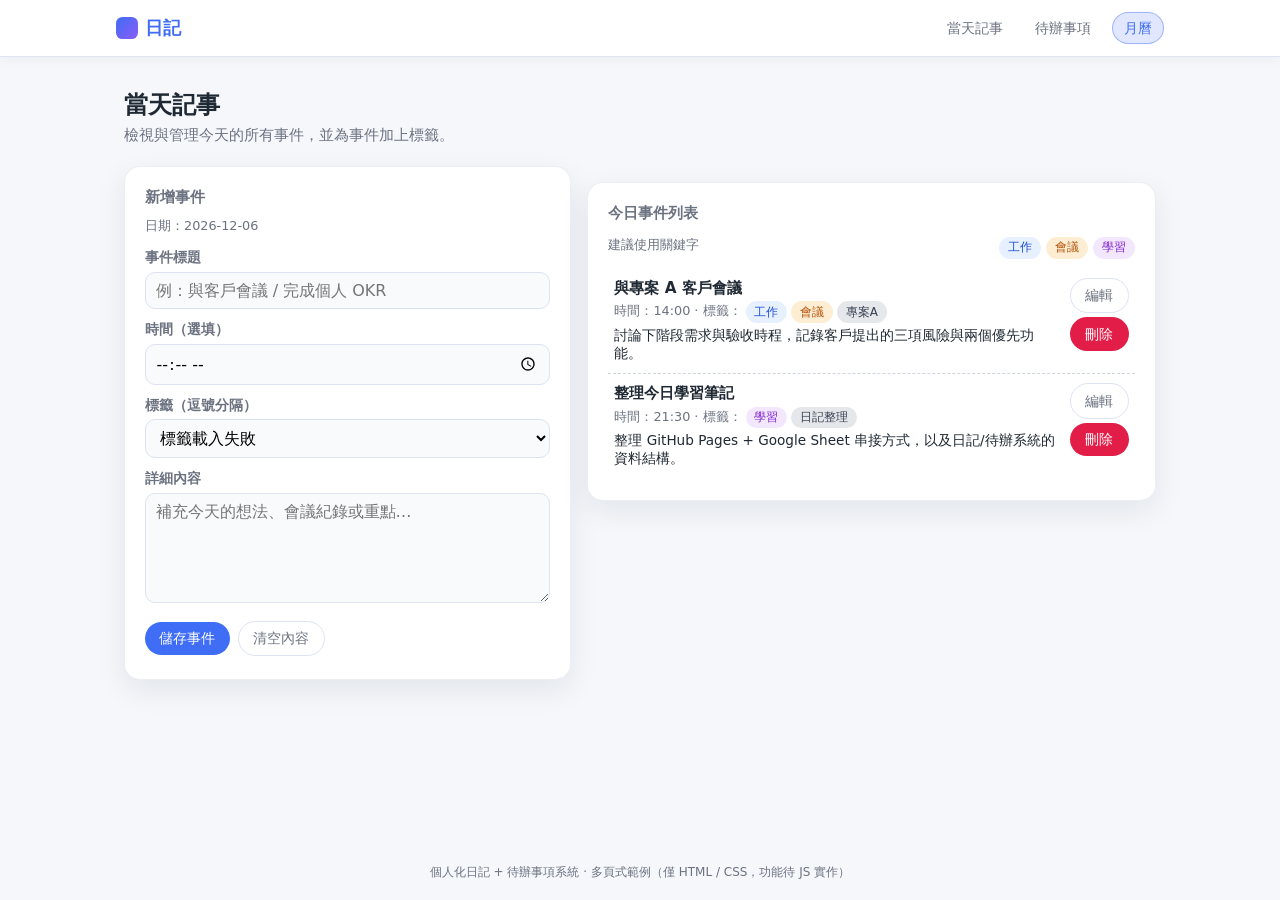
==== index.html @ a0a14a35 "加入介面與功能" ====
<!DOCTYPE html>
<html lang="zh-Hant">
<head>
  <meta charset="UTF-8">
  <title>日記</title>
  <link rel="stylesheet" href="static/styles.css">
</head>
<body>
<div class="app-shell">
  <header class="top-nav">
    <div class="top-nav-inner">
      <div class="brand">
        <div class="brand-icon"></div>
        <span>日記</span>
      </div>
      <nav class="nav-links">
        <a class="nav-link" href="index.html">當天記事</a>
        <a class="nav-link" href="todos.html">待辦事項</a>
        <a class="nav-link active" href="calendar.html">月曆</a>
      </nav>
    </div>
  </header>

  <main class="app-main">
    <header class="page-header">
      <h1 class="page-title">當天記事</h1>
      <p class="page-subtitle">檢視與管理今天的所有事件，並為事件加上標籤。</p>
    </header>

    <section class="two-column">
      <!-- 左側：新增 / 編輯今日事件 -->
      <section class="card">
        <h2 class="page-subtitle" style="margin-bottom:0.6rem;">新增事件</h2>
        <p class="page-subtitle" style="font-size:0.8rem; margin-bottom:0.9rem;">
          日期：<span data-role="today-display">2025-12-03</span>
        </p>

        <form class="form-grid" data-role="daily-form">
          <div>
            <label class="label" for="event-title">事件標題</label>
            <input
              class="input"
              id="event-title"
              name="title"
              placeholder="例：與客戶會議 / 完成個人 OKR">
          </div>

          <div>
            <label class="label" for="event-time">時間（選填）</label>
            <!-- <input class="input" id="event-time" name="time" placeholder="例如：14:00"> -->
            <input
              class="input"
              id="event-time"
              name="time"
              type="time"
              step="60"
            >
          </div>

          <div>
            <label class="label" for="event-tags">標籤（逗號分隔）</label>
            <!-- <input class="input" id="event-tags" name="tags" placeholder="例如：工作,專案A,會議"> -->
            <!-- 由 JS 動態載入 Todos 的標籤 -->
            <select
              class="select"
              id="event-tags"
              name="tags"
              data-role="tag-select"
            >
            </select>
          </div>

          <div>
            <label class="label" for="event-notes">詳細內容</label>
            <textarea class="textarea" id="event-notes" name="notes" placeholder="補充今天的想法、會議紀錄或重點…"></textarea>
          </div>

          <div class="btn-row" style="margin-top:0.1rem;">
            <button type="submit" class="btn">儲存事件</button>
            <button type="reset" class="btn btn-outline">清空內容</button>
          </div>
        </form>
      </section>

      <!-- 右側：今日事件列表 -->
      <section class="card">
        <h2 class="page-subtitle" style="margin-bottom:0.8rem;">今日事件列表</h2>

        <div style="margin-bottom:0.6rem; display:flex; justify-content:space-between; gap:0.5rem; flex-wrap:wrap;">
          <span style="font-size:0.8rem; color:var(--text-muted);">
            建議使用關鍵字
          </span>
          <div class="tag-list">
            <span class="tag tag--work">工作</span>
            <span class="tag tag--meeting">會議</span>
            <span class="tag tag--study">學習</span>
          </div>
        </div>

        <ul class="list" data-role="daily-list">
          <!-- 範例事件 1 -->
          <li class="list-item">
            <div class="item-main">
              <h3 class="item-title">與專案 A 客戶會議</h3>
              <div class="item-meta">
                時間：14:00 · 標籤：
                <span class="tag tag--work">工作</span>
                <span class="tag tag--meeting">會議</span>
                <span class="tag">專案A</span>
              </div>
              <p style="margin:0; font-size:0.85rem; color:var(--text-main);">
                討論下階段需求與驗收時程，記錄客戶提出的三項風險與兩個優先功能。
              </p>
            </div>
            <div class="item-actions">
              <button class="btn btn-outline" type="button">編輯</button>
              <button class="btn btn-danger" type="button">刪除</button>
            </div>
          </li>

          <!-- 範例事件 2 -->
          <li class="list-item">
            <div class="item-main">
              <h3 class="item-title">整理今日學習筆記</h3>
              <div class="item-meta">
                時間：21:30 · 標籤：
                <span class="tag tag--study">學習</span>
                <span class="tag">日記整理</span>
              </div>
              <p style="margin:0; font-size:0.85rem; color:var(--text-main);">
                整理 GitHub Pages + Google Sheet 串接方式，以及日記/待辦系統的資料結構。
              </p>
            </div>
            <div class="item-actions">
              <button class="btn btn-outline" type="button">編輯</button>
              <button class="btn btn-danger" type="button">刪除</button>
            </div>
          </li>
        </ul>
      </section>
    </section>
  </main>

  <footer class="app-footer">
    個人化日記 + 待辦事項系統 · 多頁式範例（僅 HTML / CSS，功能待 JS 實作）
  </footer>
</div>
<script src="static/common.js"></script>
<script src="static/daily.js"></script>
</body>
</html>
---- static/styles.css ----
/* ========== 基礎設定 ========== */
:root {
  --bg: #f5f7fb;
  --bg-card: #ffffff;
  --border-subtle: #dde3f0;
  --primary: #3f6df6;
  --primary-soft: #e1e7ff;
  --text-main: #1f2933;
  --text-muted: #6b7280;
  --danger: #e11d48;
  --radius-lg: 16px;
  --radius-md: 10px;
  --shadow-soft: 0 10px 30px rgba(15, 23, 42, 0.08);
}

*,
*::before,
*::after {
  box-sizing: border-box;
}

html,
body {
  margin: 0;
  padding: 0;
  font-family: system-ui, -apple-system, BlinkMacSystemFont, "Segoe UI", sans-serif;
  background: var(--bg);
  color: var(--text-main);
}

/* ========== 通用版面 ========== */

.app-shell {
  min-height: 100vh;
  display: flex;
  flex-direction: column;
}

.app-main {
  flex: 1;
  width: 100%;
  max-width: 1080px;
  margin: 0 auto;
  padding: 1.5rem 1rem 2.5rem;
}

@media (min-width: 768px) {
  .app-main {
    padding: 2rem 1.5rem 3rem;
  }
}

/* ========== 頂端導覽列 ========== */

.top-nav {
  background: #ffffff;
  border-bottom: 1px solid var(--border-subtle);
  box-shadow: 0 4px 12px rgba(15, 23, 42, 0.04);
  position: sticky;
  top: 0;
  z-index: 20;
}

.top-nav-inner {
  max-width: 1080px;
  margin: 0 auto;
  padding: 0.75rem 1rem;
  display: flex;
  align-items: center;
  gap: 1rem;
}

.brand {
  font-weight: 700;
  font-size: 1.1rem;
  letter-spacing: 0.03em;
  color: var(--primary);
  display: flex;
  align-items: center;
  gap: 0.4rem;
}

.brand-icon {
  width: 1.4rem;
  height: 1.4rem;
  border-radius: 0.4rem;
  background: linear-gradient(135deg, var(--primary), #8b5cf6);
}

.nav-links {
  margin-left: auto;
  display: flex;
  gap: 0.5rem;
}

.nav-link {
  text-decoration: none;
  font-size: 0.9rem;
  padding: 0.35rem 0.7rem;
  border-radius: 999px;
  color: var(--text-muted);
  border: 1px solid transparent;
}

.nav-link:hover {
  background: #f3f4ff;
  color: var(--primary);
}

.nav-link.active {
  background: var(--primary-soft);
  color: var(--primary);
  border-color: rgba(63, 109, 246, 0.4);
}

/* ========== 卡片、標題等 ========== */

.page-header {
  margin-bottom: 1.25rem;
}

.page-title {
  font-size: 1.5rem;
  margin: 0 0 0.25rem;
}

.page-subtitle {
  margin: 0;
  font-size: 0.95rem;
  color: var(--text-muted);
}

.card {
  background: var(--bg-card);
  border-radius: var(--radius-lg);
  padding: 1rem 1rem 1.1rem;
  box-shadow: var(--shadow-soft);
  border: 1px solid rgba(148, 163, 184, 0.18);
}

.card + .card {
  margin-top: 1rem;
}

@media (min-width: 900px) {
  .card {
    padding: 1.25rem 1.25rem 1.4rem;
  }
}

/* ========== 表單元件 ========== */

.form-grid {
  display: grid;
  gap: 0.75rem;
}

@media (min-width: 720px) {
  .form-grid--2cols {
    grid-template-columns: 2fr 1fr;
    align-items: flex-start;
  }
}

.label {
  font-size: 0.85rem;
  font-weight: 600;
  color: var(--text-muted);
  margin-bottom: 0.3rem;
  display: block;
}

.input,
.textarea,
.select {
  width: 100%;
  font: inherit;
  padding: 0.5rem 0.6rem;
  border-radius: var(--radius-md);
  border: 1px solid var(--border-subtle);
  background: #f9fafb;
  outline: none;
  transition: border-color 0.15s ease, box-shadow 0.15s ease, background 0.15s ease;
}

.input:focus,
.textarea:focus,
.select:focus {
  border-color: var(--primary);
  background: #ffffff;
  box-shadow: 0 0 0 1px rgba(63, 109, 246, 0.18);
}

.textarea {
  min-height: 110px;
  resize: vertical;
}

.btn-row {
  display: flex;
  gap: 0.5rem;
  flex-wrap: wrap;
  align-items: center;
}

/* 按鈕 */

.btn {
  display: inline-flex;
  align-items: center;
  justify-content: center;
  gap: 0.35rem;
  padding: 0.45rem 0.9rem;
  border-radius: 999px;
  font-size: 0.9rem;
  border: none;
  cursor: pointer;
  font-weight: 500;
  background: var(--primary);
  color: #ffffff;
}

.btn-outline {
  background: #ffffff;
  color: var(--text-muted);
  border: 1px solid var(--border-subtle);
}

.btn-danger {
  background: var(--danger);
  color: #ffffff;
}

/* ========== 標籤 Tag 樣式 ========== */

.tag-list {
  display: flex;
  flex-wrap: wrap;
  gap: 0.35rem;
}

.tag {
  display: inline-flex;
  align-items: center;
  padding: 0.15rem 0.55rem;
  border-radius: 999px;
  background: #e5e7eb;
  color: #374151;
  font-size: 0.75rem;
  white-space: nowrap;
}

/* 顏色變體，可之後用 JS 對應不同標籤 */

.tag--work {
  background: rgba(59, 130, 246, 0.12);
  color: #1d4ed8;
}

.tag--personal {
  background: rgba(16, 185, 129, 0.14);
  color: #047857;
}

.tag--meeting {
  background: rgba(245, 158, 11, 0.18);
  color: #b45309;
}

.tag--study {
  background: rgba(168, 85, 247, 0.14);
  color: #7e22ce;
}

/* ========== 列表類視圖 ========== */

.list {
  margin: 0;
  padding: 0;
  list-style: none;
}

.list-item {
  padding: 0.6rem 0.4rem;
  border-bottom: 1px dashed rgba(148, 163, 184, 0.45);
  display: flex;
  gap: 0.6rem;
  align-items: flex-start;
}

.list-item:last-child {
  border-bottom: none;
}

.item-main {
  flex: 1;
  min-width: 0;
}

.item-title {
  margin: 0 0 0.15rem;
  font-size: 0.95rem;
  font-weight: 600;
}

.item-meta {
  font-size: 0.8rem;
  color: var(--text-muted);
  margin-bottom: 0.25rem;
}

.item-actions {
  display: flex;
  flex-direction: column;
  gap: 0.25rem;
}

.pill-status {
  font-size: 0.75rem;
  padding: 0.1rem 0.45rem;
  border-radius: 999px;
  background: #e5e7eb;
  color: #4b5563;
}

/* ========== 兩欄版面（當天記事、待辦） ========== */

.two-column {
  display: grid;
  gap: 1rem;
}

@media (min-width: 900px) {
  .two-column {
    grid-template-columns: 1.1fr 1.4fr;
    align-items: flex-start;
  }
}

/* ========== 月曆樣式 ========== */

.calendar-header {
  display: flex;
  align-items: center;
  justify-content: space-between;
  margin-bottom: 0.75rem;
}

.calendar-title {
  font-weight: 600;
  font-size: 1.05rem;
}

.calendar-controls {
  display: flex;
  gap: 0.4rem;
}

.btn-icon {
  padding-inline: 0.6rem;
}

.calendar-weekdays {
  display: grid;
  grid-template-columns: repeat(7, 1fr);
  font-size: 0.75rem;
  text-align: center;
  color: var(--text-muted);
  margin-bottom: 0.25rem;
}

.calendar-weekday {
  padding: 0.25rem 0;
}

.calendar-grid {
  display: grid;
  grid-template-columns: repeat(7, 1fr);
  gap: 0.35rem;
}

.calendar-day {
  min-height: 90px;
  background: #f9fafb;
  border-radius: var(--radius-md);
  border: 1px solid rgba(209, 213, 219, 0.9);
  padding: 0.25rem 0.3rem 0.35rem;
  display: flex;
  flex-direction: column;
  justify-content: flex-start;
  position: relative;
}

.calendar-day--today {
  border-color: var(--primary);
  box-shadow: 0 0 0 1px rgba(63, 109, 246, 0.4);
}

.calendar-day-number {
  font-size: 0.8rem;
  font-weight: 600;
  color: #111827;
  margin-bottom: 0.1rem;
}

.calendar-day-tags {
  margin-top: 0.15rem;
  display: flex;
  flex-wrap: wrap;
  gap: 0.2rem;
}

.calendar-tag {
  font-size: 0.7rem;
  border-radius: 999px;
  padding: 0.05rem 0.35rem;
  background: #e5e7eb;
  color: #374151;
}

/* ========== 頁尾 ========== */

.app-footer {
  font-size: 0.75rem;
  color: var(--text-muted);
  text-align: center;
  padding: 0.75rem 1rem 1.2rem;
}
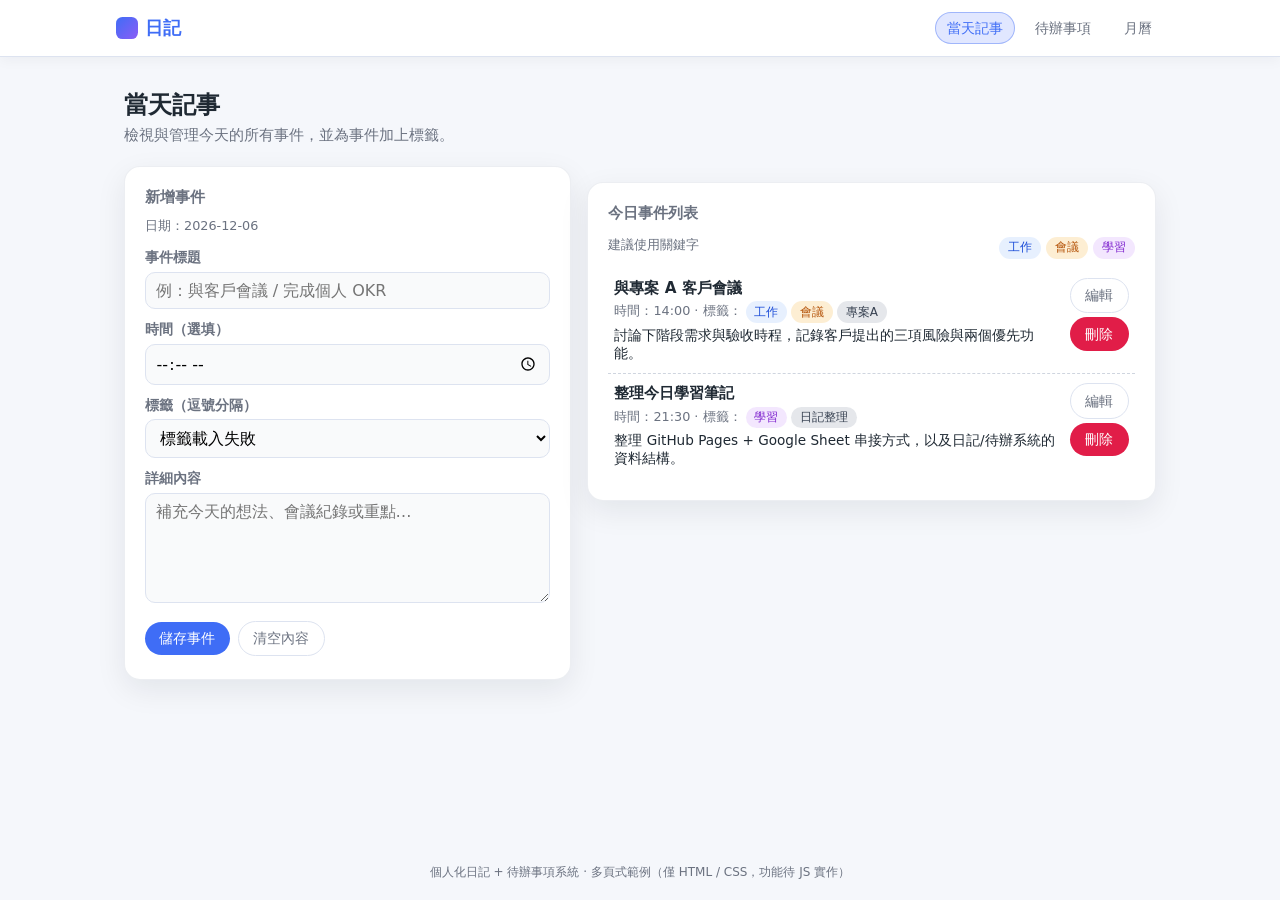
==== commit 39cae1ef: "修正頁籤顯示的問題" ====
--- a/index.html
+++ b/index.html
@@ -14,9 +14,9 @@
         <span>日記</span>
       </div>
       <nav class="nav-links">
-        <a class="nav-link" href="index.html">當天記事</a>
+        <a class="nav-link active" href="index.html">當天記事</a>
         <a class="nav-link" href="todos.html">待辦事項</a>
-        <a class="nav-link active" href="calendar.html">月曆</a>
+        <a class="nav-link" href="calendar.html">月曆</a>
       </nav>
     </div>
   </header>
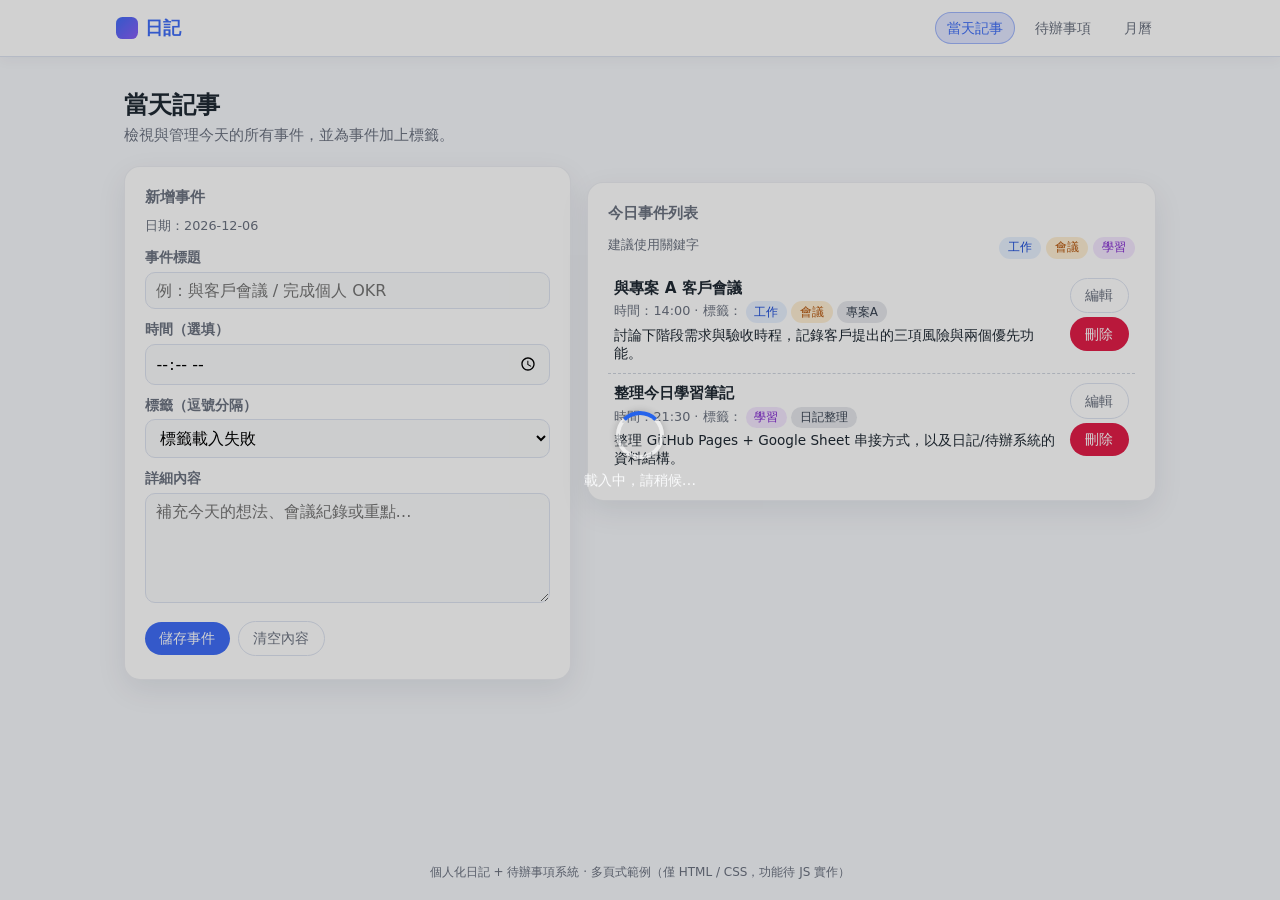
==== commit 770c7e9e: "加入讀取效果" ====
--- a/index.html
+++ b/index.html
@@ -6,6 +6,11 @@
   <link rel="stylesheet" href="static/styles.css">
 </head>
 <body>
+  <!-- 讀取中的全畫面遮罩 -->
+<div class="loading-overlay" data-role="loading-overlay">
+  <div class="loading-spinner"></div>
+  <div class="loading-text">載入中，請稍候…</div>
+</div>
 <div class="app-shell">
   <header class="top-nav">
     <div class="top-nav-inner">
--- a/static/styles.css
+++ b/static/styles.css
@@ -426,3 +426,47 @@
   text-align: center;
   padding: 0.75rem 1rem 1.2rem;
 }
+
+/* === Loading Overlay === */
+
+.loading-overlay {
+  position: fixed;
+  inset: 0;
+  background: rgba(0, 0, 0, 0.18); /* 灰色半透明 */
+  display: flex;
+  flex-direction: column;
+  align-items: center;
+  justify-content: center;
+  z-index: 999; /* 蓋在所有內容上面 */
+  transition: opacity 0.2s ease-out, visibility 0.2s ease-out;
+}
+
+.loading-overlay.is-hidden {
+  opacity: 0;
+  visibility: hidden;
+  pointer-events: none;
+}
+
+/* spinner 本體 */
+.loading-spinner {
+  width: 48px;
+  height: 48px;
+  border-radius: 50%;
+  border: 4px solid rgba(255, 255, 255, 0.6);
+  border-top-color: var(--accent, #2563eb); /* 或你自己定義的主色 */
+  animation: loading-spin 0.8s linear infinite;
+  box-shadow: 0 0 8px rgba(0,0,0,0.2);
+}
+
+.loading-text {
+  margin-top: 0.75rem;
+  font-size: 0.9rem;
+  color: #f9fafb;
+}
+
+@keyframes loading-spin {
+  to {
+    transform: rotate(360deg);
+  }
+}
+
